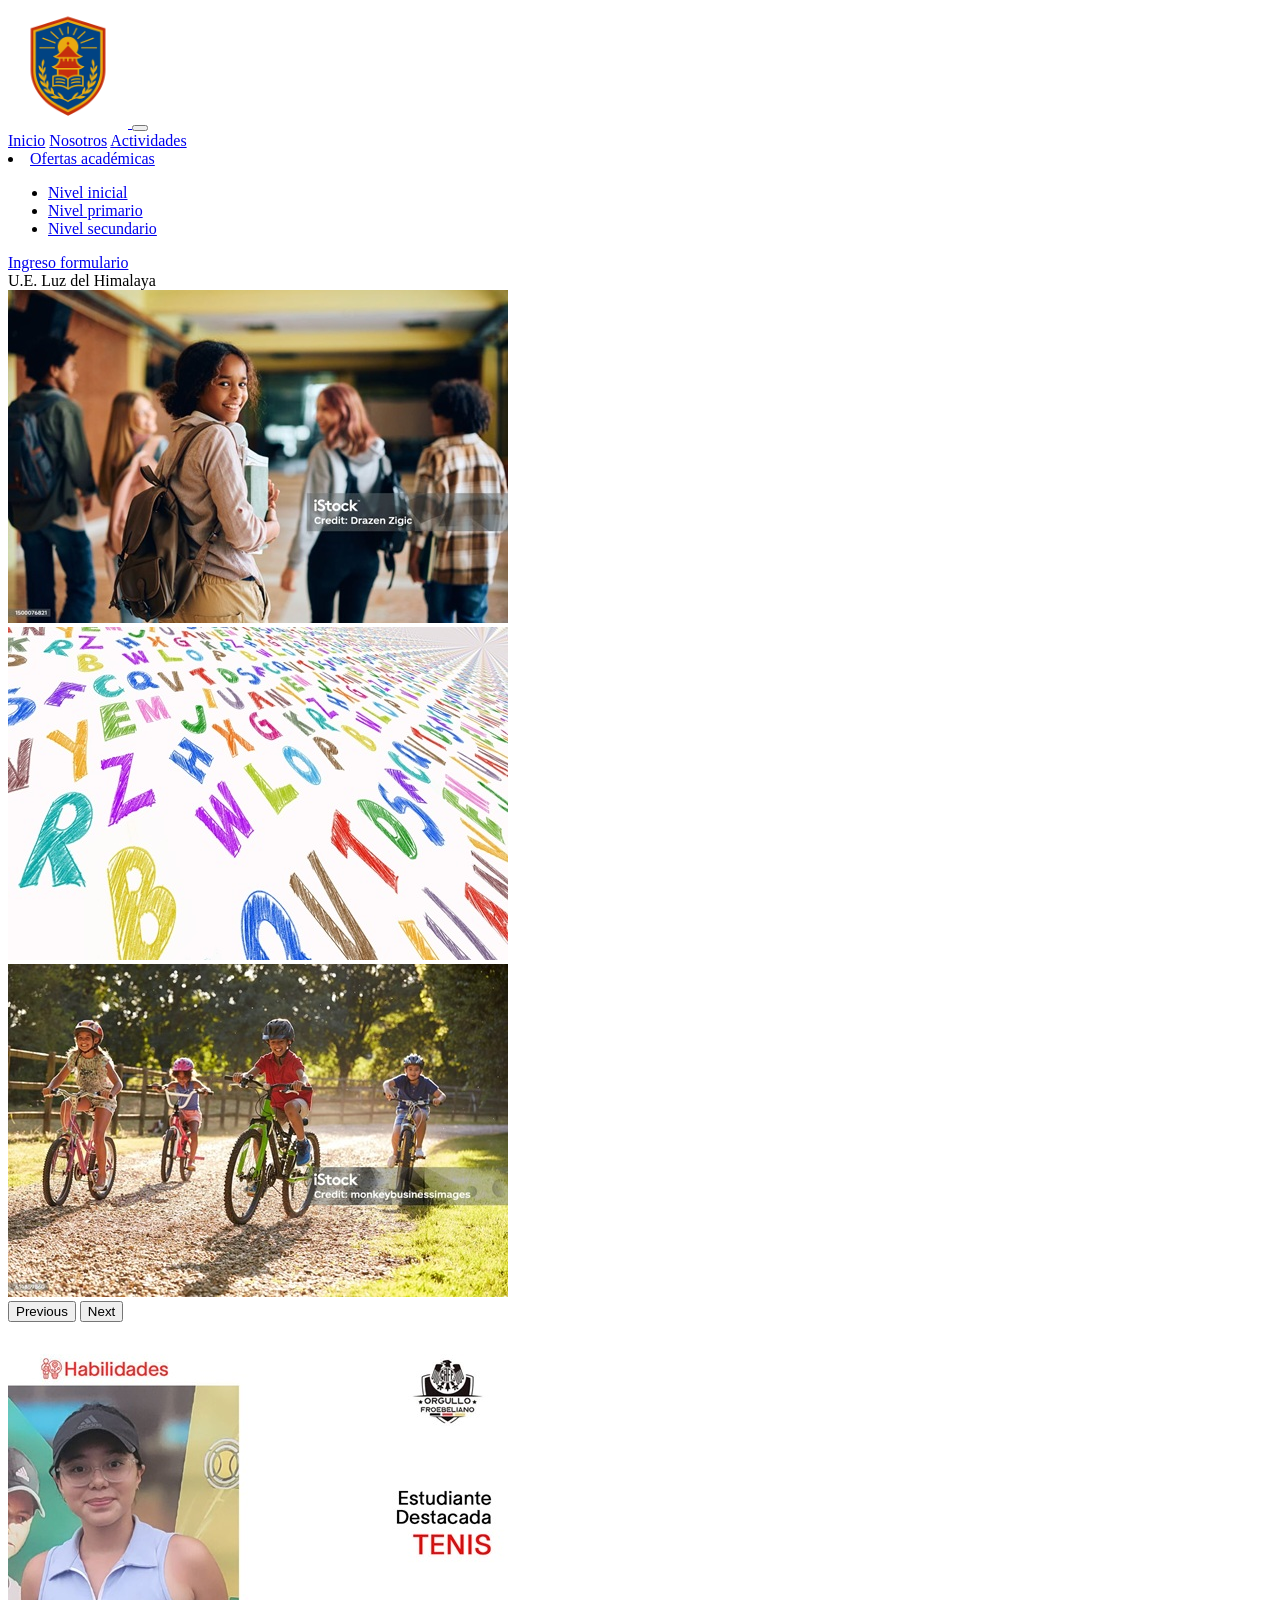
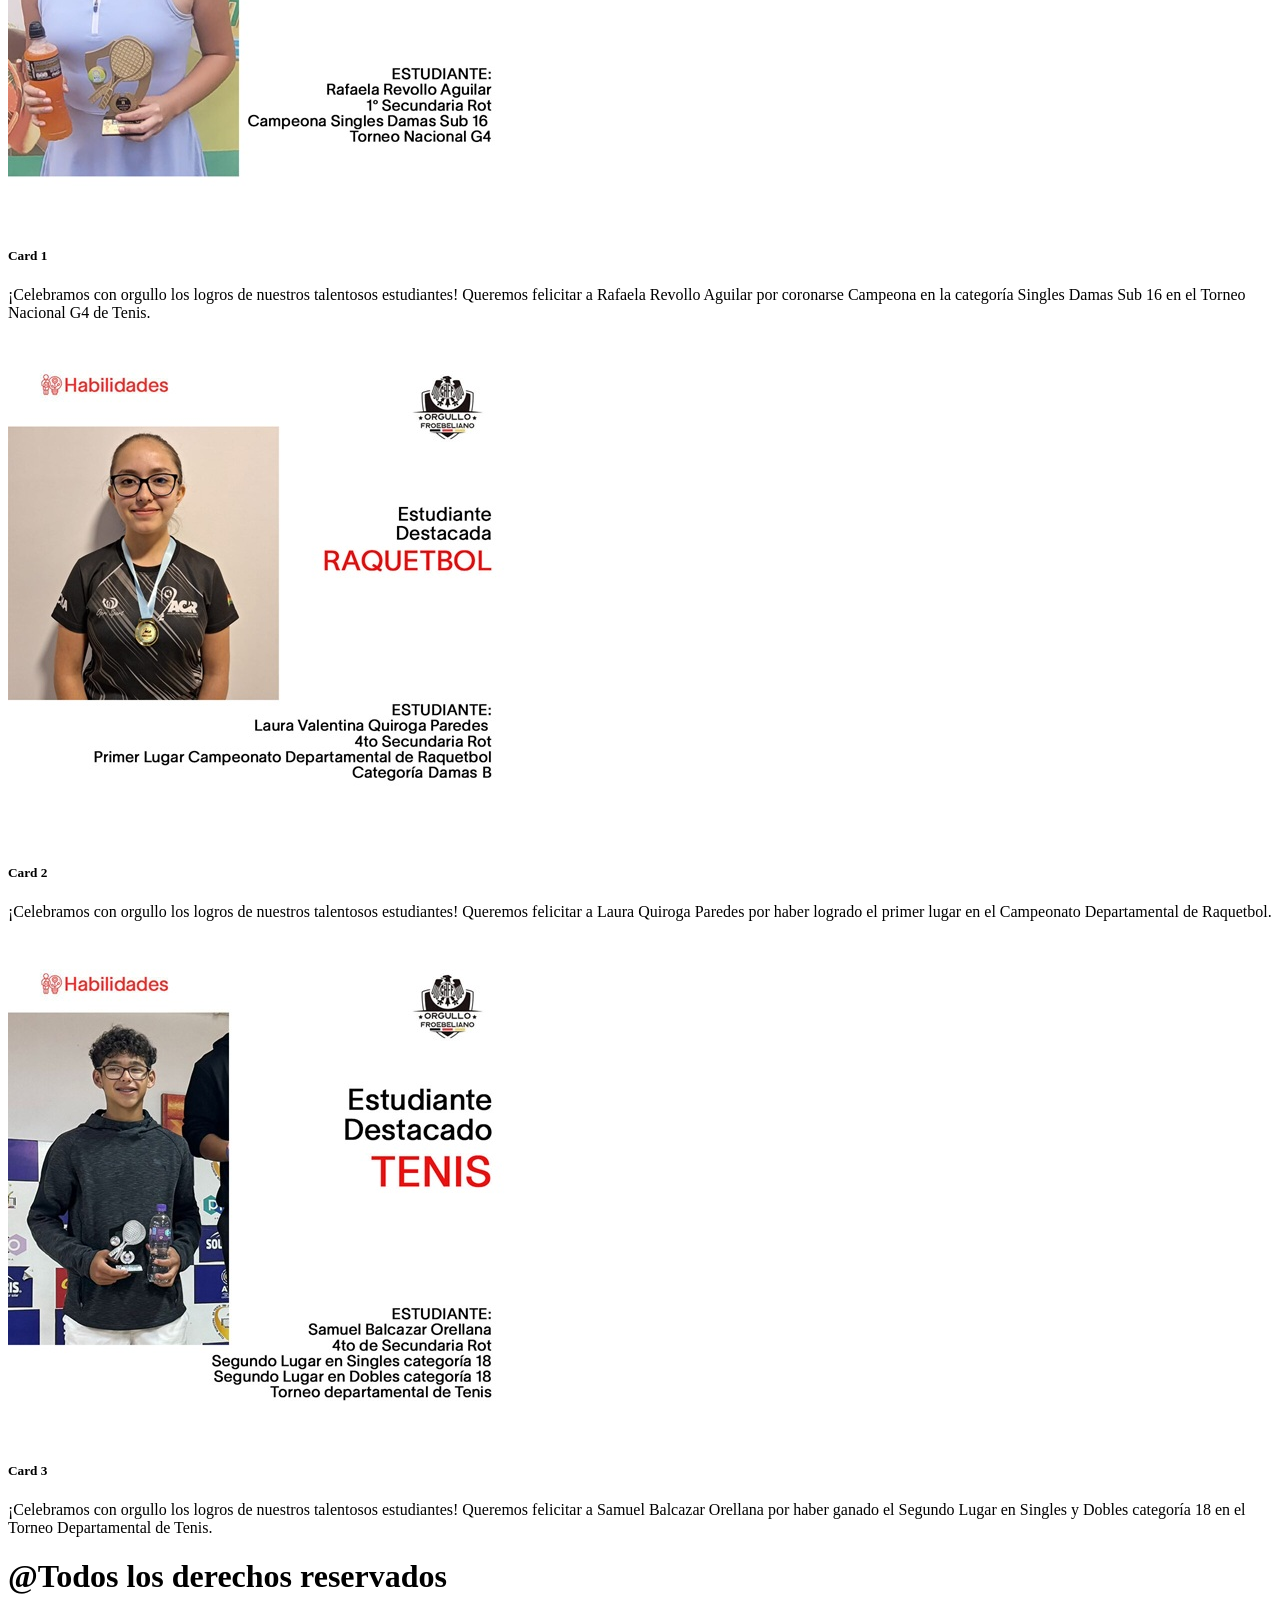
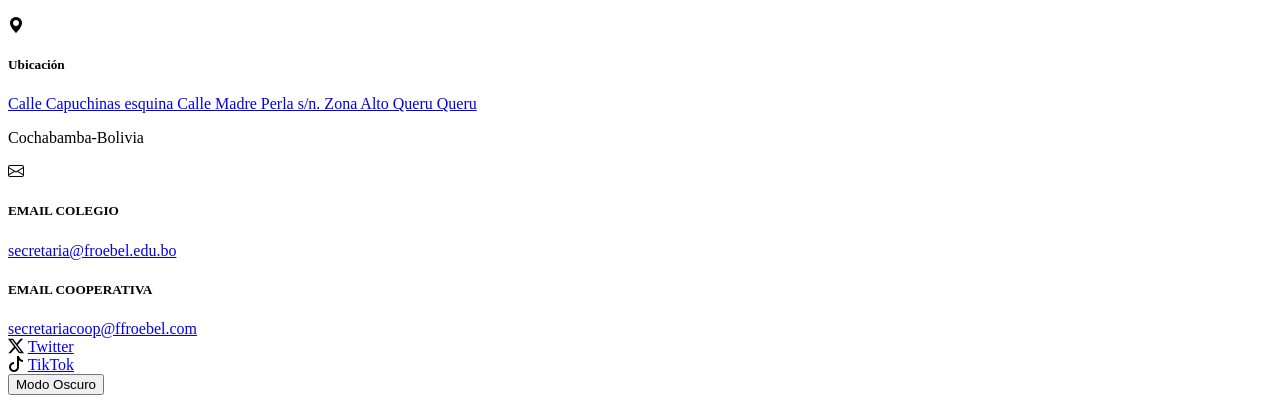
==== index.html @ 8e36fe78 "Primera subida del sitio escolar" ====
<!DOCTYPE html>
<html>
<head>
	<meta charset="utf-8">
	<meta name="viewport" content="width=device-width, initial-scale=1">
	<title>practica3</title>
		<link rel="stylesheet" href="C:\Users\i123c\Downloads\4to\Practica 2 colegio luz del Himalaya\bootstrap-5.3.8-dist\css\bootstrap.min.css">
		<!-- Bootstrap Icons -->
		<link rel="stylesheet" href="https://cdn.jsdelivr.net/npm/bootstrap-icons@1.11.3/font/bootstrap-icons.css">
		<!-- Bootstrap JS -->
		<script src="C:\Users\i123c\Downloads\4to\Colegio luz del himalaya\bootstrap-5.3.8-dist\bootstrap-5.3.8-dist\js\bootstrap.bundle.min.js"></script>
		<link rel="stylesheet" type="text/css" href="C:\Users\i123c\Downloads\4to\Practica 2 colegio luz del Himalaya\css\est.css">
</head>
<body>
<header>
</header>

<section>
	<div id="carouselExampleInterval" class="carousel slide" data-bs-ride="carousel">
  <div class="carousel-inner">
    <div class="carousel-item active" data-bs-interval="10000">
      <img src="img\carrusel1.jpg" class="d-block w-100" alt="...">
    </div>
    <div class="carousel-item" data-bs-interval="2000">
      <img src="img\carrusel2.jpg" class="d-block w-100" alt="...">
    </div>
    <div class="carousel-item">
      <img src="img\carrusel3.jpg" class="d-block w-100" alt="...">
    </div>
  </div>
  <button class="carousel-control-prev" type="button" data-bs-target="#carouselExampleInterval" data-bs-slide="prev">
    <span class="carousel-control-prev-icon" aria-hidden="true"></span>
    <span class="visually-hidden">Previous</span>
  </button>
  <button class="carousel-control-next" type="button" data-bs-target="#carouselExampleInterval" data-bs-slide="next">
    <span class="carousel-control-next-icon" aria-hidden="true"></span>
    <span class="visually-hidden">Next</span>
  </button>
</div>
</section>

<section class="container col-md-12">
  <div class="container pt-5 pb-3 bg-warning">
    <div class="row justify-content-center">
      <!-- Card 1 -->
      <div class="col-md-3 col-sm-6 mb-4">
        <div class="card h-100 text-center">
          <img src="img/card1.png" class="card-img-top" alt="Card 1">
          <div class="card-body">
            <h5 class="card-title">Card 1</h5>
            <p class="card-text">
              ¡Celebramos con orgullo los logros de nuestros talentosos estudiantes!
              Queremos felicitar a Rafaela Revollo Aguilar por coronarse Campeona en la categoría Singles Damas Sub 16 en el Torneo Nacional G4 de Tenis.
            </p>
          </div>
        </div>
      </div>

      <!-- Card 2 -->
      <div class="col-md-3 col-sm-6 mb-4">
        <div class="card h-100 text-center">
          <img src="img/card2.png" class="card-img-top" alt="Card 2">
          <div class="card-body">
            <h5 class="card-title">Card 2</h5>
            <p class="card-text">
              ¡Celebramos con orgullo los logros de nuestros talentosos estudiantes!
              Queremos felicitar a Laura Quiroga Paredes por haber logrado el primer lugar en el Campeonato Departamental de Raquetbol.
            </p>
          </div>
        </div>
      </div>

      <!-- Card 3 -->
      <div class="col-md-3 col-sm-6 mb-4">
        <div class="card h-100 text-center">
          <img src="img/card3.png" class="card-img-top" alt="Card 3">
          <div class="card-body">
            <h5 class="card-title">Card 3</h5>
            <p class="card-text">
              ¡Celebramos con orgullo los logros de nuestros talentosos estudiantes!
              Queremos felicitar a Samuel Balcazar Orellana por haber ganado el Segundo Lugar en Singles y Dobles categoría 18 en el Torneo Departamental de Tenis.
            </p>
          </div>
        </div>
      </div>
    </div>
  </div>
</section>
<footer class="d-flex justify-content-between py-3 navbar navbar-expand-lg bg-primary navbar-withe">
</footer>
  <div id="btblack">
  </div>


<script src="js/script.js"></script>
</body>
</html>
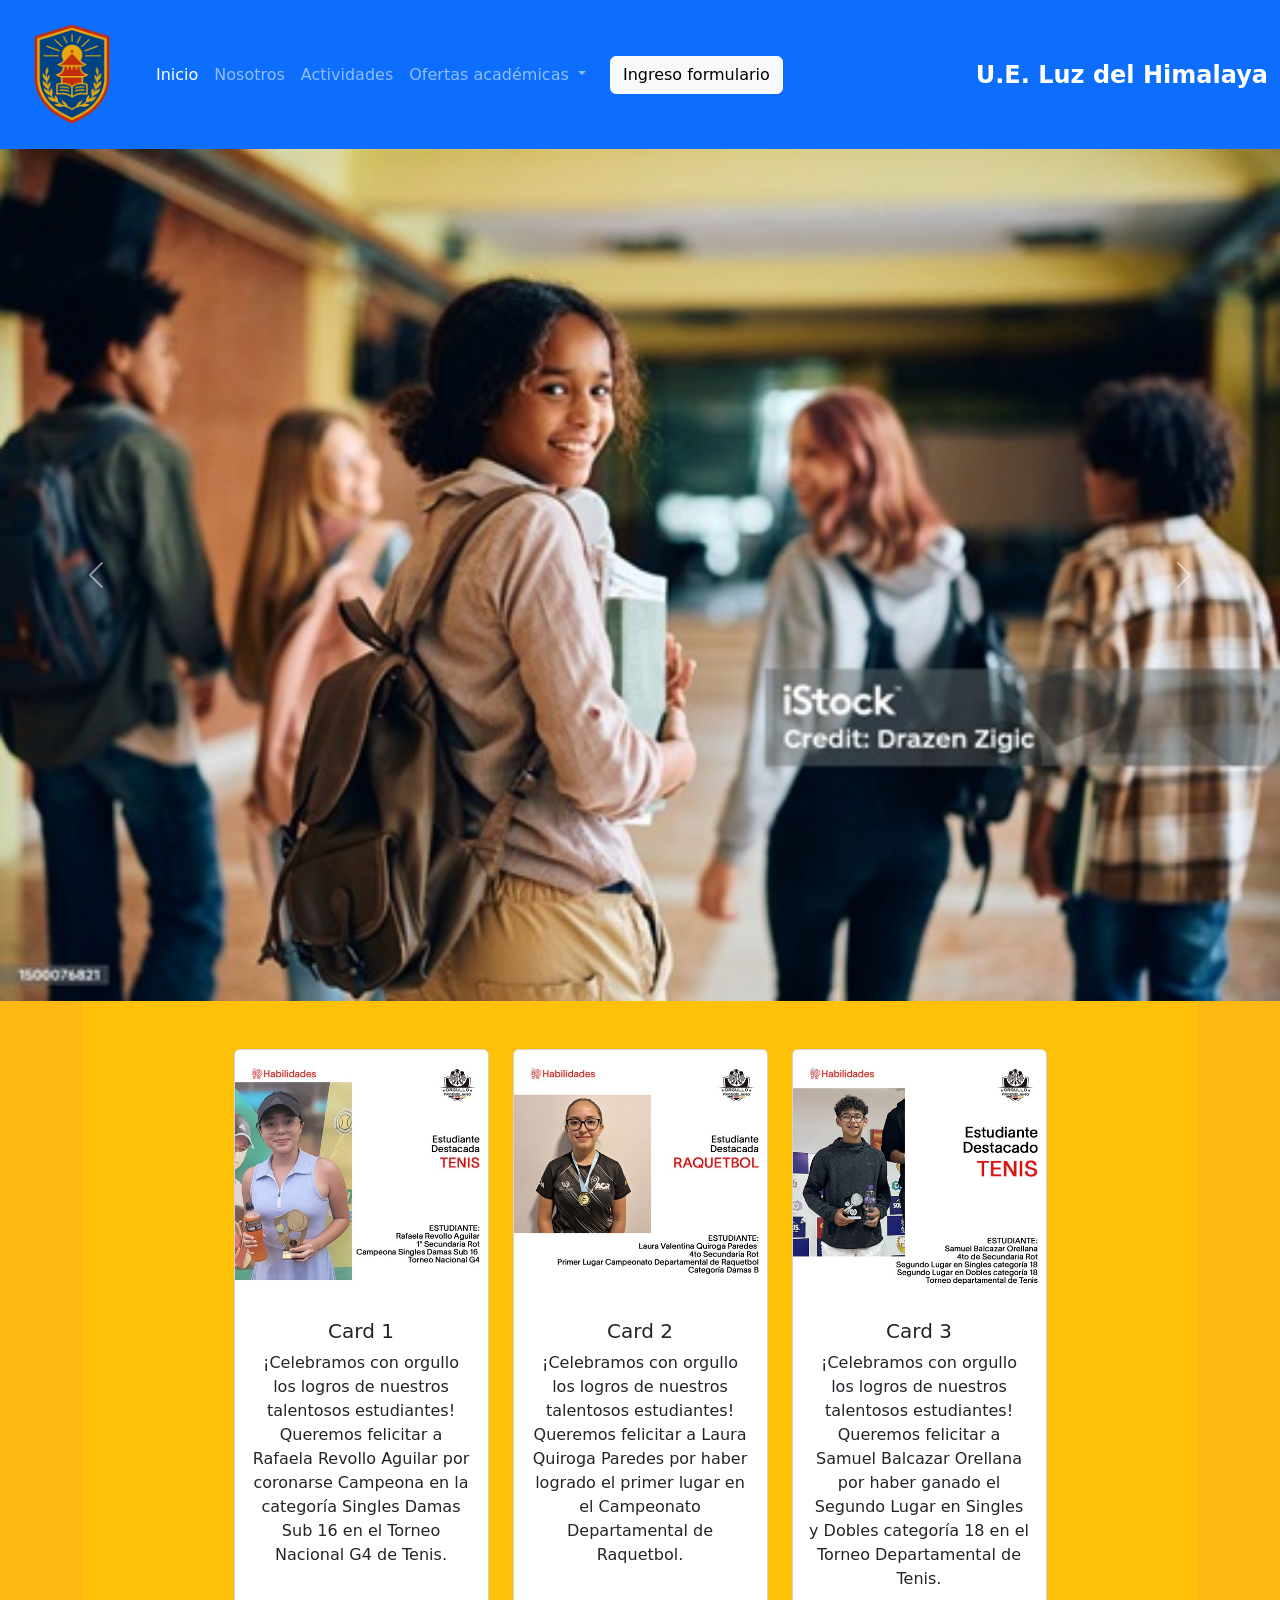
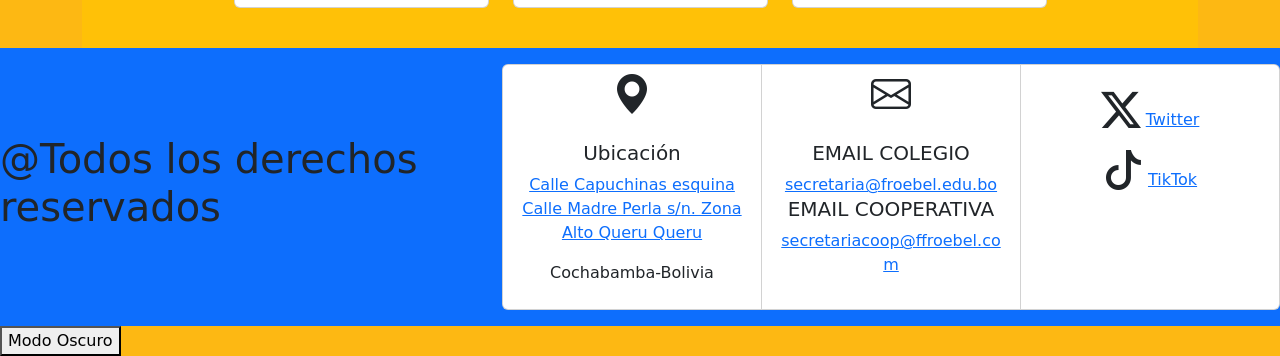
==== commit 4e04c764: "Corrigiendo barras invertidas en las rutas" ====
--- a/index.html
+++ b/index.html
@@ -4,12 +4,11 @@
 	<meta charset="utf-8">
 	<meta name="viewport" content="width=device-width, initial-scale=1">
 	<title>practica3</title>
-		<link rel="stylesheet" href="C:\Users\i123c\Downloads\4to\Practica 2 colegio luz del Himalaya\bootstrap-5.3.8-dist\css\bootstrap.min.css">
-		<!-- Bootstrap Icons -->
-		<link rel="stylesheet" href="https://cdn.jsdelivr.net/npm/bootstrap-icons@1.11.3/font/bootstrap-icons.css">
-		<!-- Bootstrap JS -->
-		<script src="C:\Users\i123c\Downloads\4to\Colegio luz del himalaya\bootstrap-5.3.8-dist\bootstrap-5.3.8-dist\js\bootstrap.bundle.min.js"></script>
-		<link rel="stylesheet" type="text/css" href="C:\Users\i123c\Downloads\4to\Practica 2 colegio luz del Himalaya\css\est.css">
+<link rel="stylesheet" href="bootstrap-5.3.8-dist/css/bootstrap.min.css">
+    <link rel="stylesheet" href="https://cdn.jsdelivr.net/npm/bootstrap-icons@1.11.3/font/bootstrap-icons.css">
+    <script src="bootstrap-5.3.8-dist/js/bootstrap.bundle.min.js"></script>
+    <link rel="stylesheet" type="text/css" href="Practica%202%20colegio%20luz%20del%20Himalaya/css/est.css">
+    <link rel="stylesheet" type="text/css" href="css/stilos.css">
 </head>
 <body>
 <header>
--- a/css/stilos.css
+++ b/css/stilos.css
@@ -0,0 +1,3 @@
+body{
+	background-color: #FDB813;
+}
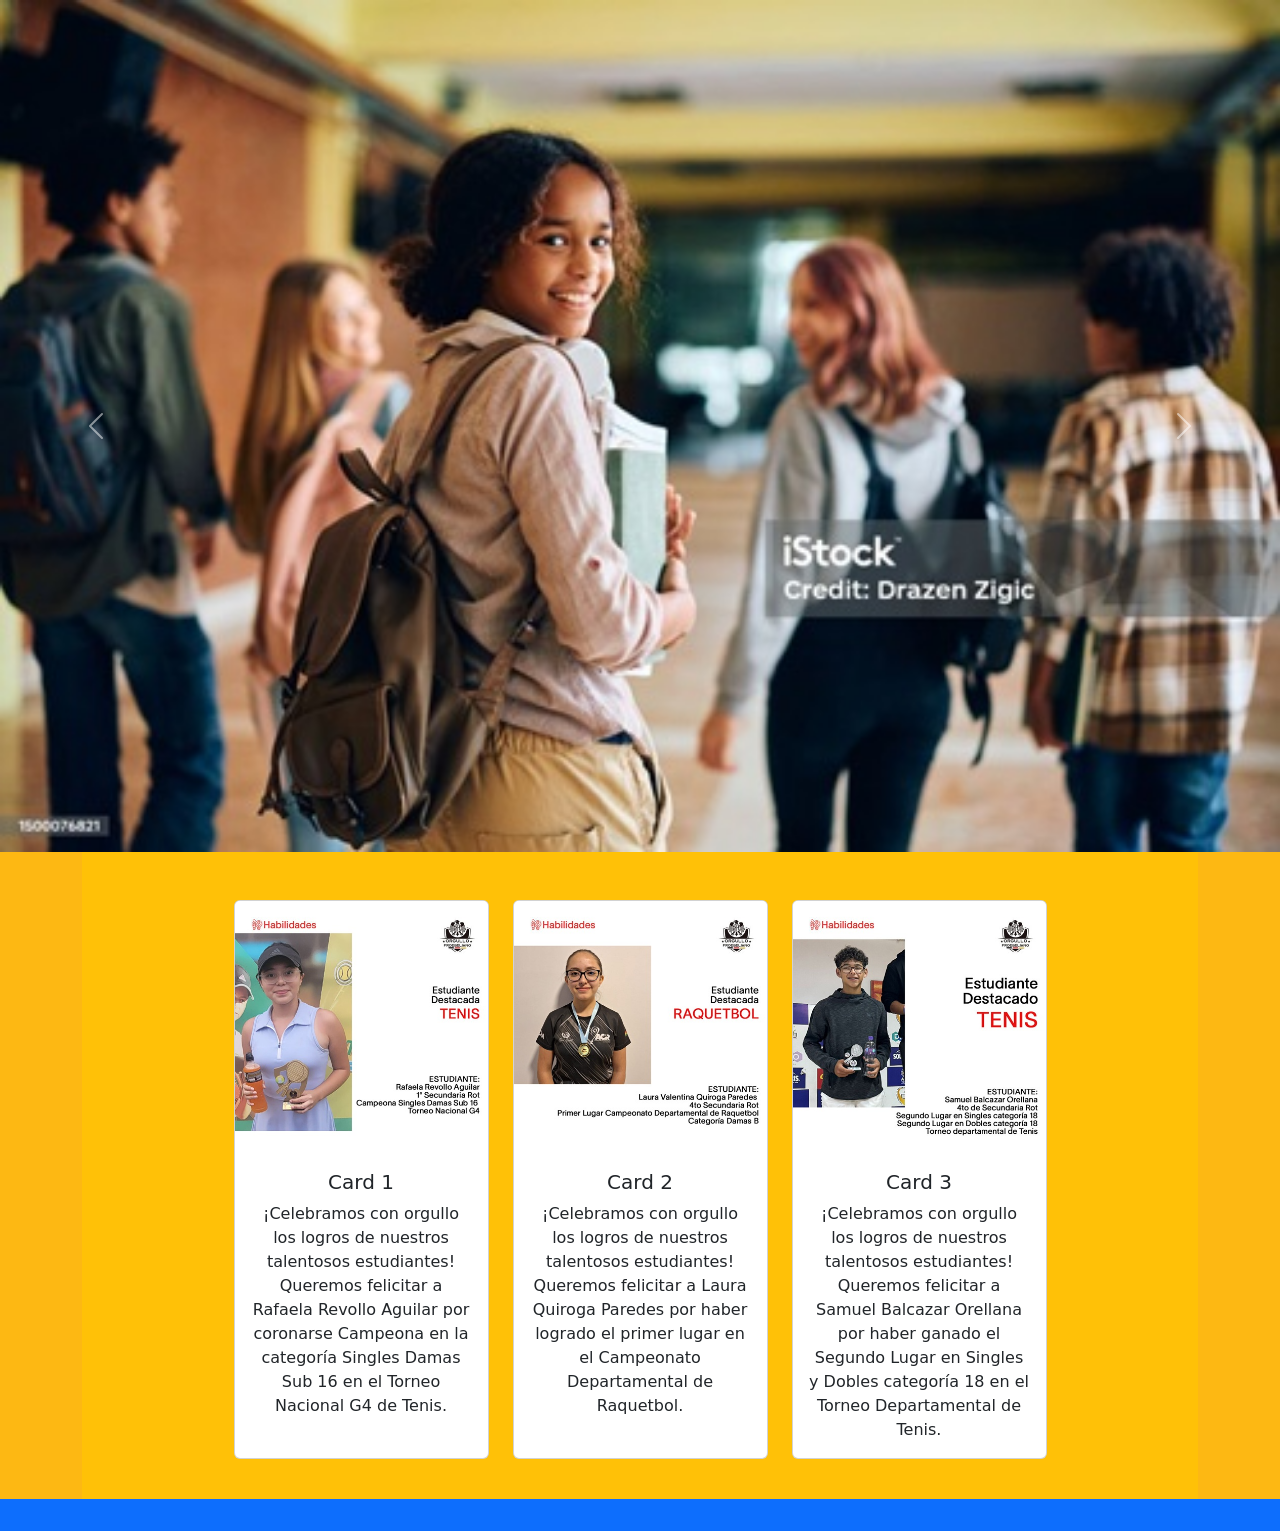
==== commit 709d8af4: "Solución error de seguridad y ajuste de Web3Forms" ====
--- a/index.html
+++ b/index.html
@@ -91,6 +91,6 @@
   </div>
 
 
-<script src="js/script.js"></script>
+<script src="https://github.com/daneralma/Frontend/tree/main/js"></script>
 </body>
 </html>
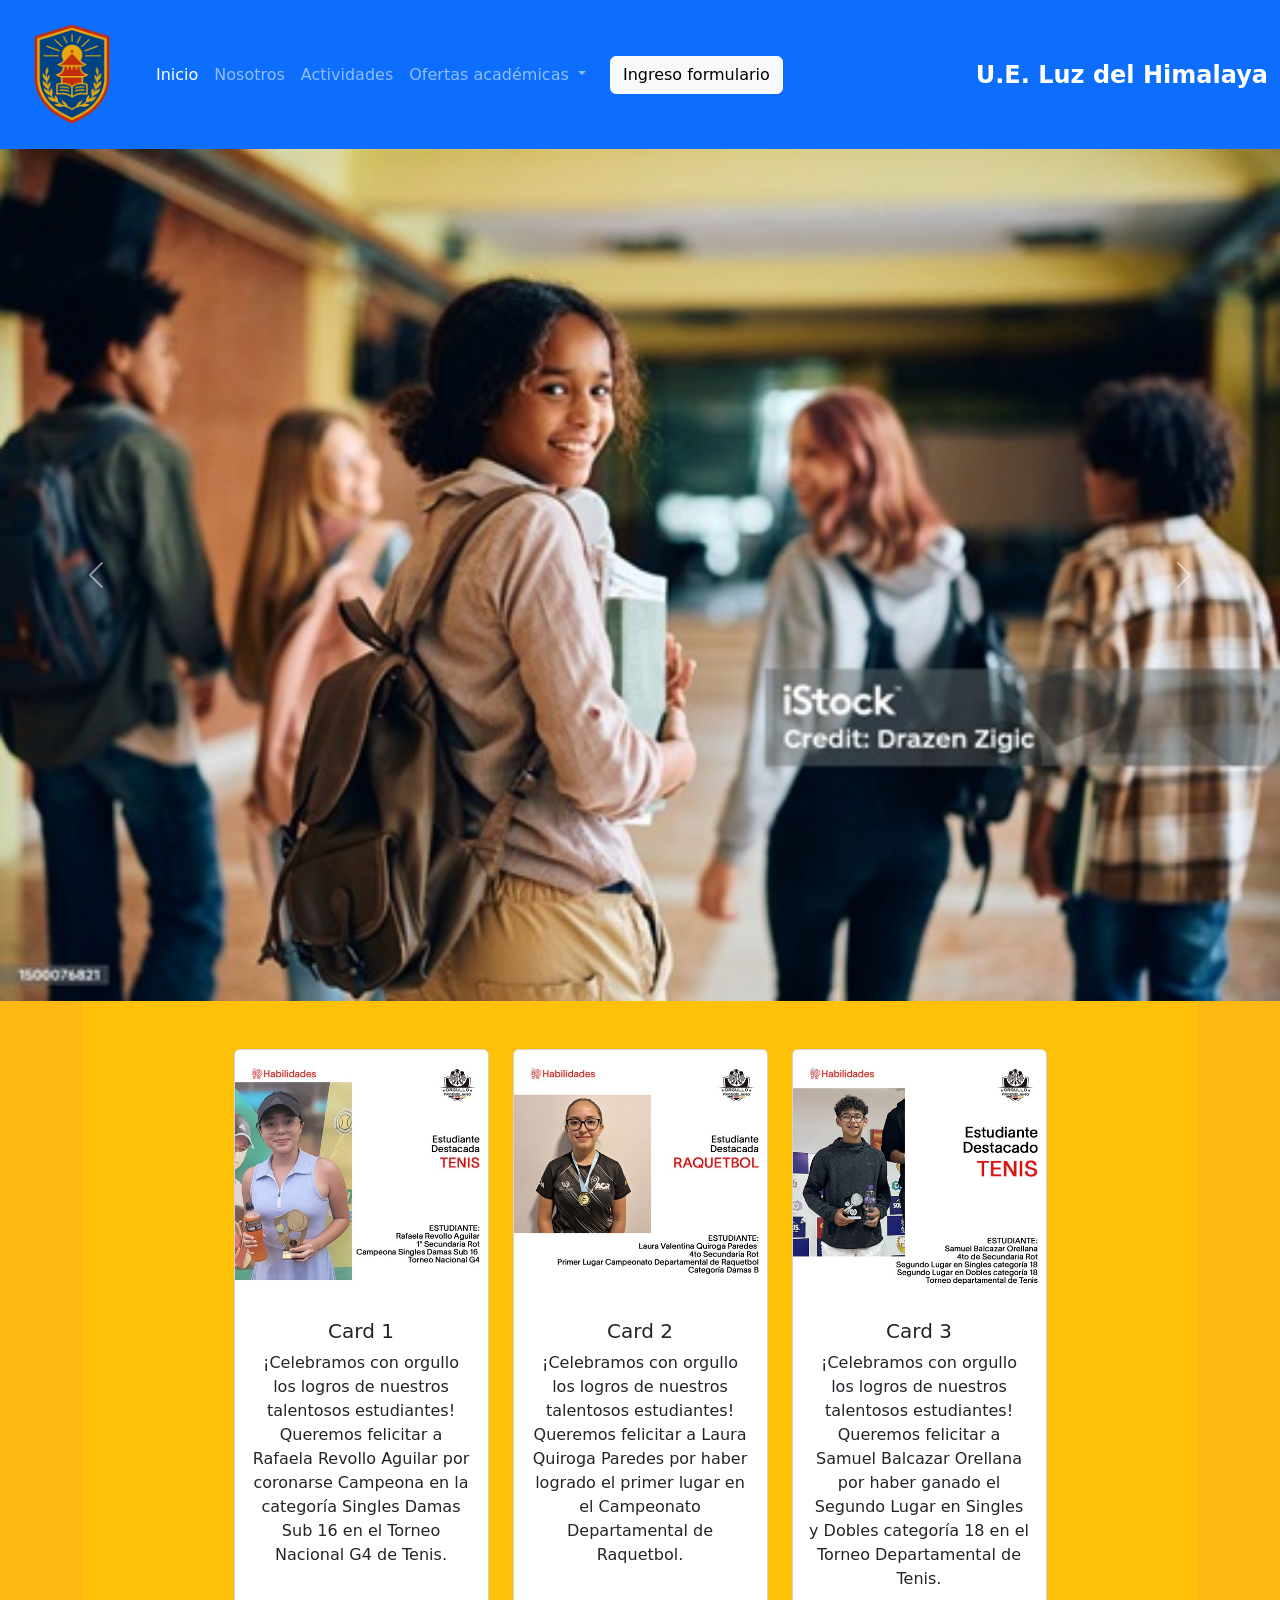
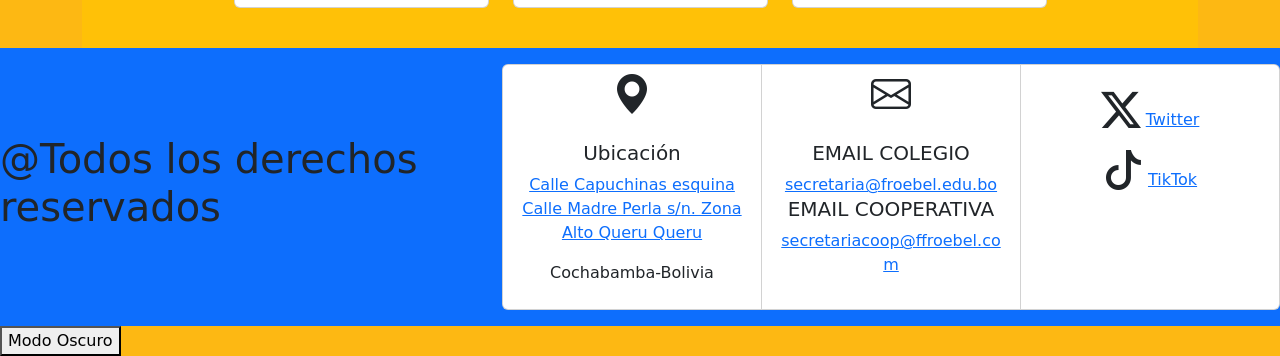
==== commit a4064230: "Solución error de seguridad y ajuste de Web3Forms" ====
--- a/index.html
+++ b/index.html
@@ -91,6 +91,6 @@
   </div>
 
 
-<script src="https://github.com/daneralma/Frontend/tree/main/js"></script>
+<script src="js/script.js"></script>
 </body>
 </html>
